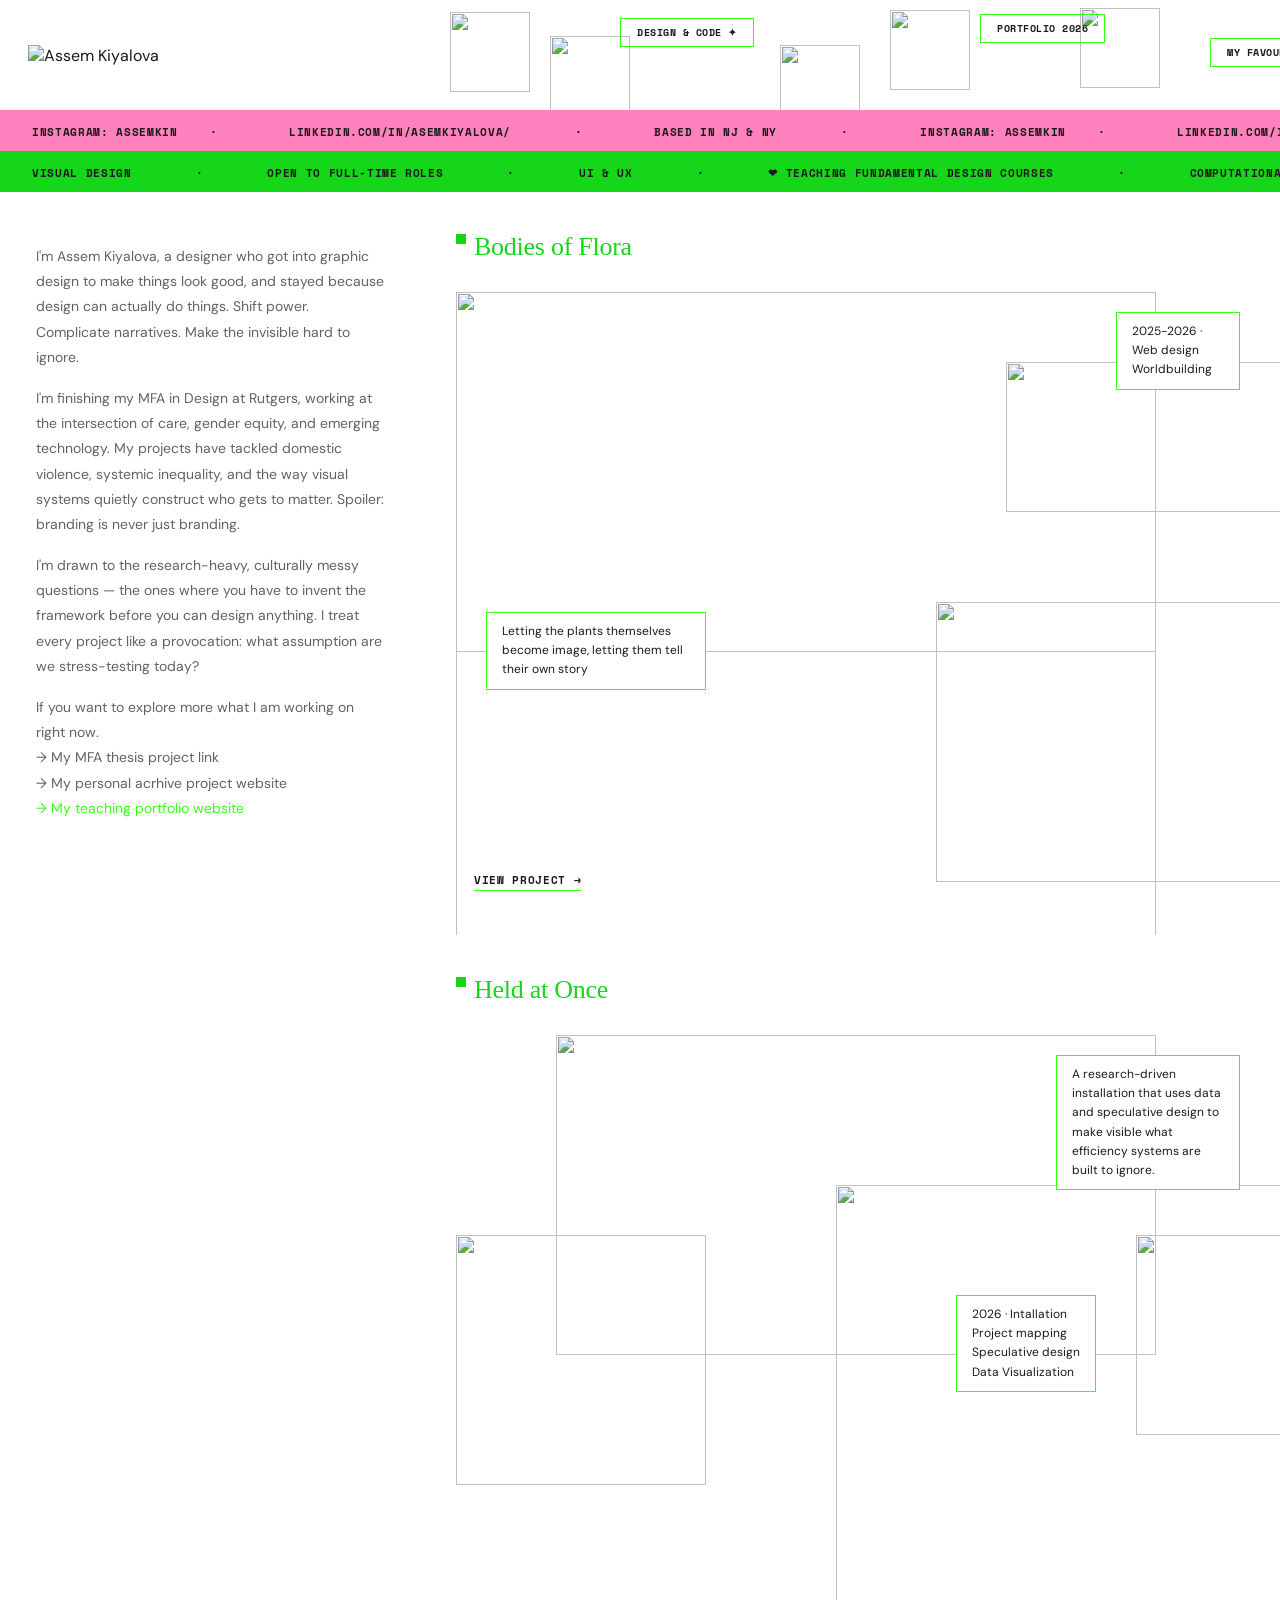
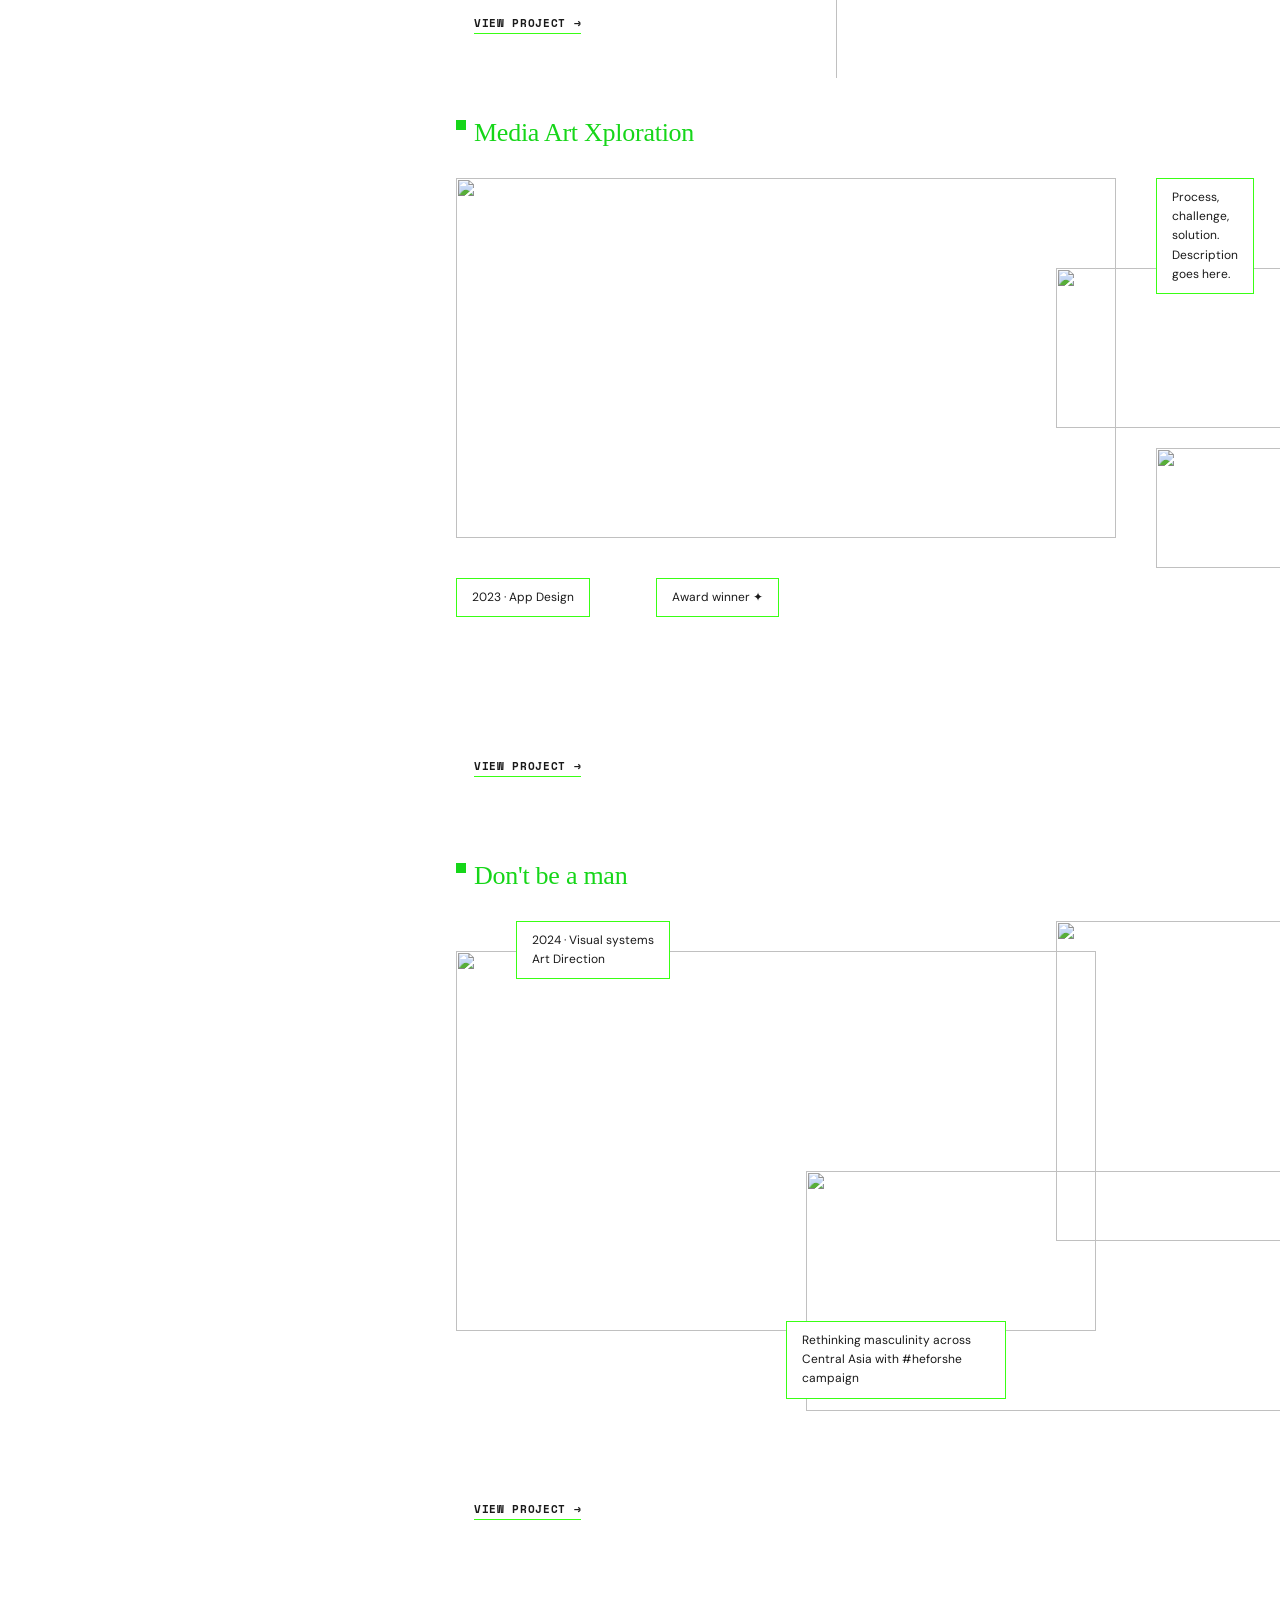
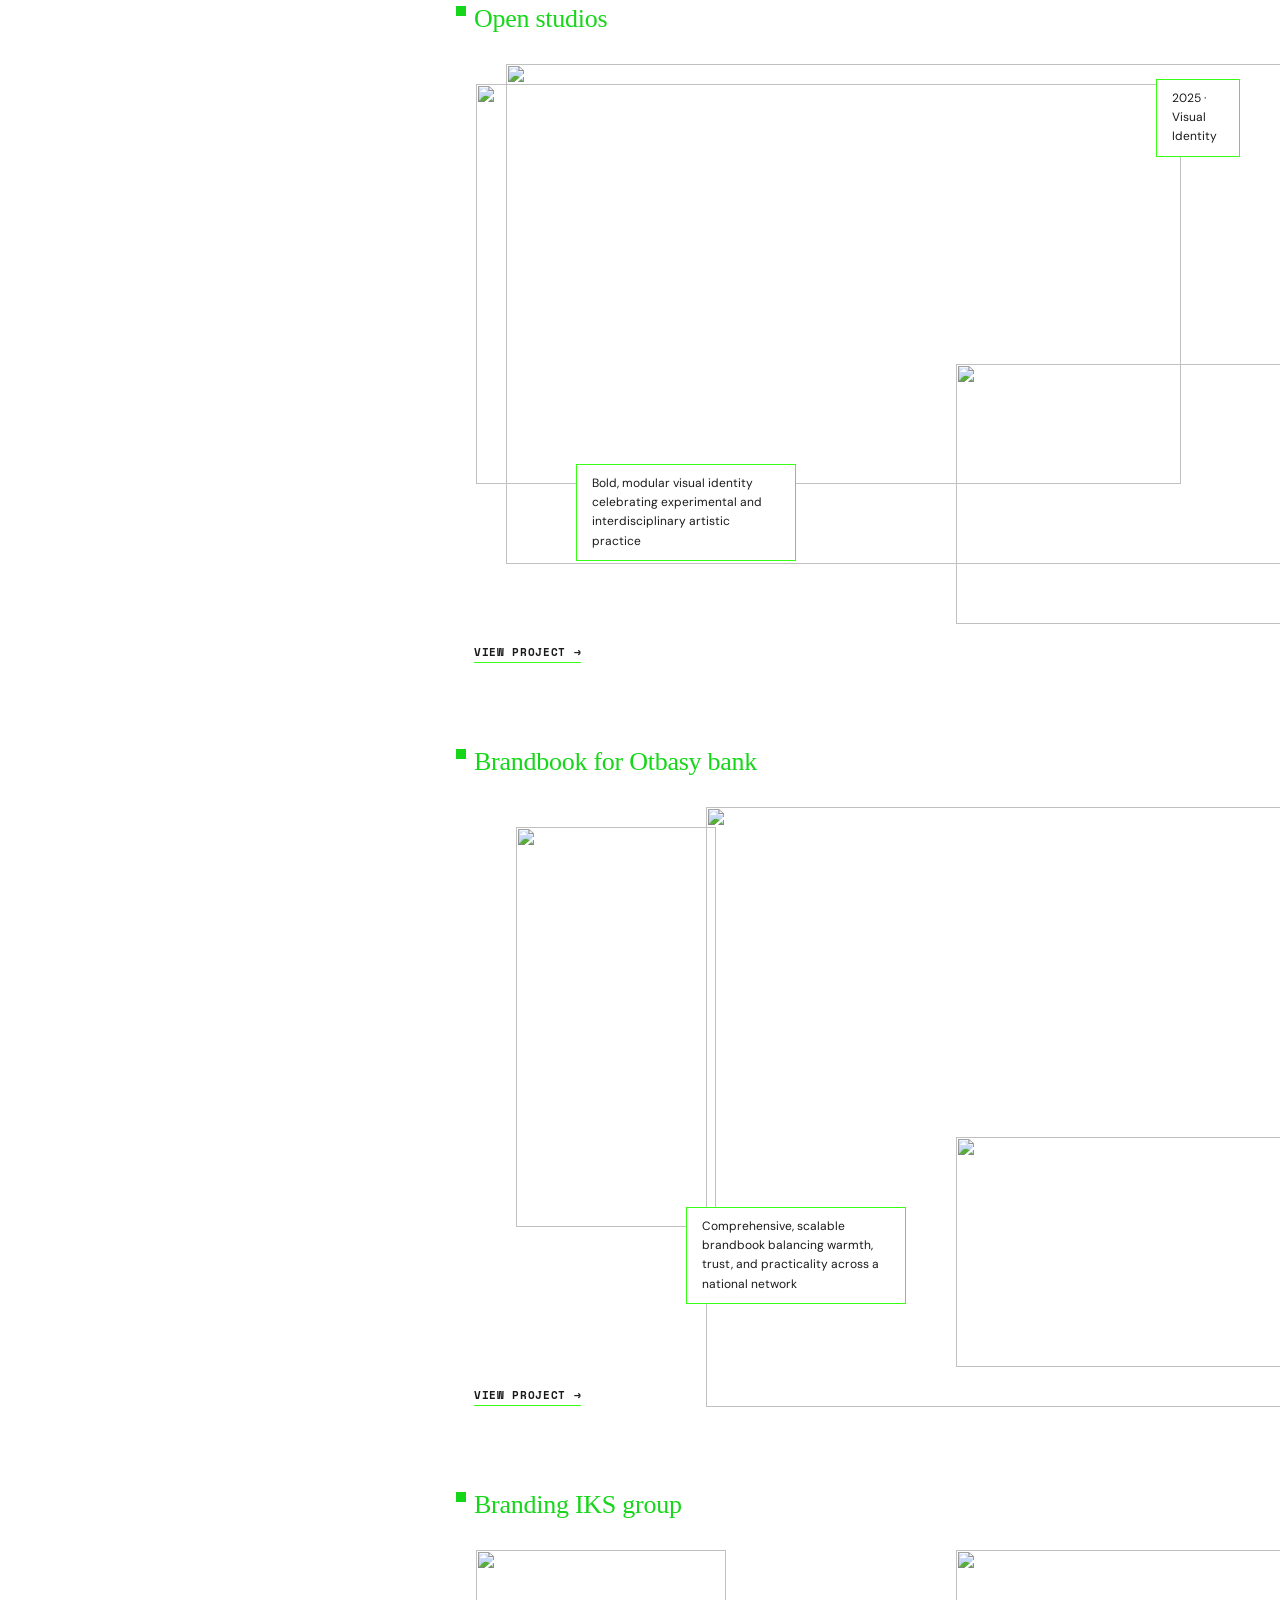
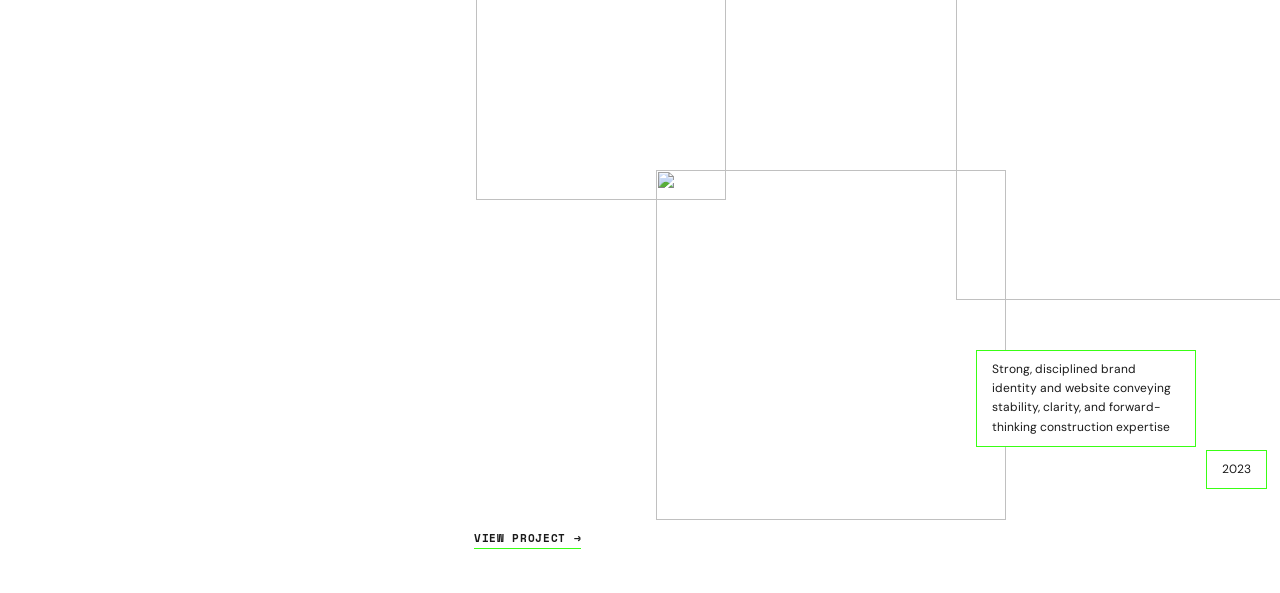
==== index.html @ 7988d7c1 "Add files via upload" ====
<!DOCTYPE html>
<html lang="en">
<head>
  <meta charset="UTF-8">
  <meta name="viewport" content="width=device-width, initial-scale=1.0">
  <title>Assem Kiyalova — Portfolio</title>

  <link rel="icon" type="image/png" href="images/header/favicon.png">

  <link href="https://fonts.googleapis.com/css2?family=DM+Sans:wght@300;400;500;700&family=DM+Serif+Display&family=Space+Mono:wght@400;700&display=swap" rel="stylesheet">
  <link rel="stylesheet" href="style.css">
</head>
<body>
    <button onclick="scrollToTop()" id="topBtn" title="Go to top">↑ Top</button>

<!-- HOME VIEW -->
<div id="home-view">

  <!-- HEADER -->
  <header id="main-header">
    <div class="header-logo-col">
      <img class="logo-gif" src="images/header/logo.gif" alt="Assem Kiyalova">
    </div>

    <div class="header-float-area" id="float-area">
      <div class="float-item" style="top:12px; left:30px;"><img src="images/header/icons/gif/icons_03.gif" width="80" height="80" alt=""></div>
      <div class="float-item" style="top:36px; left:130px;"><img src="images/header/icons/gif/icons_06.gif" width="80" height="80" alt=""></div>
      <div class="float-item" style="top:8px; left:660px;"><img src="images/header/icons/gif/icons_01.gif" width="80" height="80" alt=""></div>
      <div class="float-item" style="top:45px; left:360px;"><img src="images/header/icons/gif/icons_02.gif" width="80" height="80" alt=""></div>
      <div class="float-item" style="top:10px; left:470px;"><img src="images/header/icons/gif/icons_04.gif" width="80" height="80" alt=""></div>
      <div class="float-item" style="top:42px; left:870px;"><img src="images/header/icons/gif/icons_05.gif" width="80" height="80" alt=""></div>

      <div class="float-text" style="top:18px; left:200px;">Design & Code ✦</div>
      <div class="float-text" style="top:38px; left:790px;">My favourite mood is to be inspired →</div>
      <div class="float-text" style="top:14px; left:560px;">Portfolio 2026</div>
    </div>
  </header>

  <!-- MARQUEES -->
  <div class="marquee-wrap">
    <div class="marquee-row blue">
      <div class="marquee-inner">
        <span>instagram: assemkin<span>·</span>
        <span>linkedin.com/in/asemkiyalova/</span><span>·</span>
        <span>Based in NJ & NY</span><span>·</span>
        <span>instagram: assemkin<span>·</span>
        <span>linkedin.com/in/asemkiyalova/</span><span>·</span>
        <span>Based in NJ & NY</span><span>·</span>
        <span>instagram: assemkin<span>·</span>
        <span>linkedin.com/in/asemkiyalova/</span><span>·</span>
        <span>Based in NJ & NY</span><span>·</span>
        <span>instagram: assemkin<span>·</span>
        <span>linkedin.com/in/asemkiyalova/</span><span>·</span>
        <span>Based in NJ & NY</span><span>·</span>
      </div>
    </div>
    <div class="marquee-row green">
      <div class="marquee-inner">
        <span>Visual design</span><span>·</span>
        <span>Open to full-time roles</span><span>·</span>
        <span>UI & UX</span><span>·</span>
        <span>❤︎ teaching fundamental design courses</span><span>·</span>
        <span>computational design</span><span>·</span>
        <span>web design</span><span>·</span>
        <span>graphic design</span><span>·</span>
        <span>❤︎ html & p5js</span><span>·</span>
        <span>branding</span><span>·</span>
        <!-- Repeat for seamless loop -->
      </div>
    </div>
  </div>

  <!-- BODY -->
  <div class="two-col">
    <!-- LEFT — About -->
    <div class="col-left">

      <p>
       I'm Assem Kiyalova, a designer who got into graphic design to make things look good, and stayed because design can actually do things. Shift power. Complicate narratives. Make the invisible hard to ignore. </p>

        <p>
       I'm finishing my MFA in Design at Rutgers, working at the intersection of care, gender equity, and emerging technology. My projects have tackled domestic violence, systemic inequality, and the way visual systems quietly construct who gets to matter. Spoiler: branding is never just branding.
      </p>

      <p>
      I'm drawn to the research-heavy, culturally messy questions — the ones where you have to invent the framework before you can design anything. I treat every project like a provocation: what assumption are we stress-testing today?
      </p>

      <p>
        If you want to explore more what I am working on right now. <br>
       → My MFA thesis project link <br>
       → My personal acrhive project website <br>
       <a href="https://asemdesign.github.io/teachingportfolio/index.html"> → My teaching portfolio website </a>
      </p>
    </div>

    <!-- RIGHT — Projects -->
    <div class="col-right">

      <!-- PROJECT 1 -> Bodies of Flora-->
      <div class="project-cell">
        <div class="proj-indicator"></div>
        <a class="proj-title" href="project1.html">Bodies of Flora</a>
        <div class="proj-canvas">
           <img class="proj-img" src="images/bof/bodies of flora-06.png" width="700" height="660" style="top:0; left:0; z-index:1;" alt="">
          <img class="proj-img" src="images/bof/project_02_d.png" width="700" height="360" style="top:0; left:0; z-index:2;" alt="">
          <img class="proj-img" src="images/bof/bof_logo.gif" width="360" height="150" style="top:70px; left:550px; z-index:3;" alt="">
          <img class="proj-img" src="images/bof/elodea_schweinitzii_3D-model_opt.gif" width="400" height="280" style="top:310px; left:480px; z-index:4;" alt="">
          <div class="proj-text" style="top:320px; left:30px;">Letting the plants themselves become image, letting them tell their own story</div>
          <div class="proj-text" style="top:20px; left:660px;">2025-2026 · Web design <br> Worldbuilding</div>
        </div>
         <a class="proj-link" href="project1.html">View project →</a>
      </div>

      <!-- PROJECT 2 -> Helt at Once-->
      <div class="project-cell">
        <div class="proj-indicator"></div>
        <a class="proj-title" href="project2.html">Held at Once</a>
        <div class="proj-canvas">
          <img class="proj-img" src="images/held_at_once/project_01_b.jpg" width="600" height="320" style="top:0; left:100px; z-index:2;" alt="">
          <img class="proj-img" src="images/held_at_once/project_01_f.png" width="250" height="250" style="top:200px; left:0; z-index:3;" alt="">
          <img class="proj-img" src="images/held_at_once/animation_hourglaas.gif" width="260" height="200" style="top:200px; left:680px; z-index:4;" alt="">
          <img class="proj-img" src="images/held_at_once/animation.png" width="500" height="500" style="top:150px; left:380px; z-index:1;" alt="">
          <div class="proj-text" style="top:20px; left:600px;">A research-driven installation that uses data and speculative design to make visible what efficiency systems are built to ignore.</div>
          <div class="proj-text" style="top:260px; left:500px;">2026 · Intallation <br> Project mapping <br>   Speculative design <br>  Data Visualization </div>
        </div>
        <a class="proj-link" href="project2.html">View project →</a>
      </div>

      <!-- PROJECT 3 -> MAX-->
      <div class="project-cell">
        <div class="proj-indicator"></div>
        <a class="proj-title" href="project3.html">Media Art Xploration</a>
        <div class="proj-canvas">
          <img class="proj-img" src="images/max/cover.png" width="660" height="360" style="top:0; left:0; z-index:1;" alt="">
          <img class="proj-img" src="images/max/buttons.png" width="260" height="160" style="top:90px; left:600px; z-index:2;" alt="">
          <img class="proj-img" src="images/max/max_style_guide.png" width="180" height="120" style="top:270px; left:700px; z-index:3;" alt="">
          <div class="proj-text" style="top:0; left:700px;">Process, challenge, solution. Description goes here.</div>
          <div class="proj-text" style="top:400px; left:0px;">2023 · App Design</div>
          <div class="proj-text" style="top:400px; left:200px;">Award winner ✦</div>
        </div>
        <a class="proj-link" href="project3.html">View project →</a>
      </div>

      <!-- PROJECT 4 -> heforshe-->
      <div class="project-cell">
        <div class="proj-indicator"></div>
        <a class="proj-title" href="project4.html">Don't be a man</a>
        <div class="proj-canvas">
          <img class="proj-img" src="images/heforshe/cover.png" width="640" height="380" style="top:30px; left:0; z-index:2;" alt="">
          <img class="proj-img" src="images/heforshe/post.gif" width="240" height="320" style="top:0; left:600px; z-index:3;" alt="">
          <img class="proj-img" src="images/heforshe/05_1280x720.png" width="480" height="240" style="top:250px; left:350px; z-index:1;" alt="">
          <div class="proj-text" style="top:0; left:60px;">2024 · Visual systems <br>Art Direction</div>
          <div class="proj-text" style="top:400px; left:330px;">Rethinking masculinity across Central Asia with #heforshe campaign</div>
        </div>
        <a class="proj-link" href="project4.html">View project →</a>
      </div>

      <!-- PROJECT 5 -> open studios-->
      <div class="project-cell">
        <div class="proj-indicator"></div>
        <a class="proj-title" href="project5.html">Open studios</a>
        <div class="proj-canvas">
               <img class="proj-img" src="images/open_studios/mgsa-02.png" width="800" height="500" style="top:1200; left:50px; z-index:1;" alt="">
          <img class="proj-img" src="images/open_studios/animation.gif" width="705" height="400" style="top:20px; left:20px; z-index:2;" alt="">
          <img class="proj-img" src="images/open_studios/02_1280x720.png" width="400" height="260" style="top:300px; left:500px; z-index:3;" alt="">
          <div class="proj-text" style="top:400px; left:120px;">Bold, modular visual identity celebrating experimental and interdisciplinary artistic practice</div>
          <div class="proj-text" style="top:15px; left:700px;">2025 · Visual Identity</div>
        </div>
        <a class="proj-link" href="project5.html">View project →</a>
      </div>

            <!-- PROJECT 6 -> Brandbook for Otbasybank-->
      <div class="project-cell">
        <div class="proj-indicator"></div>
        <a class="proj-title" href="project6.html">Brandbook for Otbasy bank</a>
        <div class="proj-canvas">
               <img class="proj-img" src="images/otbasy_bank/outdoor_04.gif" width="600" height="600" style="top:900; left:250px; z-index:1;" alt="">
          <img class="proj-img" src="images/otbasy_bank/image_cover.png" width="200" height="400" style="top:20px; left:60px; z-index:2;" alt="">
          <img class="proj-img" src="images/otbasy_bank/grid.gif" width="450" height="230" style="top:330px; left:500px; z-index:3;" alt="">
          <div class="proj-text" style="top:400px; left:230px;">Comprehensive, scalable brandbook balancing warmth, trust, and practicality across a national network</div>
          <div class="proj-text" style="top:20px; left:830px;">2023</div>
        </div>
        <a class="proj-link" href="project5.html">View project →</a>
      </div>

                  <!-- PROJECT 7 -> Branding for IKS Group-->
      <div class="project-cell">
        <div class="proj-indicator"></div>
        <a class="proj-title" href="project7.html">Branding IKS group</a>
        <div class="proj-canvas">
               <img class="proj-img" src="images/iks/banner_03.gif" width="350" height="350" style="top:0; left:500px; z-index:3;" alt="">
          <img class="proj-img" src="images/iks/logo_animated.gif" width="250" height="250" style="top:0px; left:20px; z-index:1;" alt="">
          <img class="proj-img" src="images/iks/pencils.jpg" width="350" height="350" style="top:220px; left:200px; z-index:2;" alt="">
          <div class="proj-text" style="top:400px; left:520px;">Strong, disciplined brand identity and website conveying stability, clarity, and forward-thinking construction expertise</div>
          <div class="proj-text" style="top:500px; left:750px;">2023</div>
        </div>
        <a class="proj-link" href="project5.html">View project →</a>
      </div>

    </div><!-- /col-right -->
  </div><!-- /two-col -->
</div><!-- /home-view -->

<script src="main.js"></script>
</body>
</html>
---- style.css ----
/* ============================================================
   PORTFOLIO — style.css
   ============================================================ */

/* ─── VARIABLES ─── */
:root {
  --blue:      #1A73E8;
  --green:     #34A853;
  --yellow:    #FBBC04;
  --red:       #EA4335;
  --neon:      #39FF14;
  --bg:        #ffffff;
  --ink:       #1A1A1A;
  --light-ink: #5F6368;
  --col1-w:    420px;
  --header-h:  110px;
}

/* ─── RESET ─── */
* { margin: 0; padding: 0; box-sizing: border-box; }

body {
  background:   var(--bg);
  color:        var(--ink);
  font-family:  'DM Sans', sans-serif;
  overflow-x:   hidden;
}

/* ─── LAYOUT ─── */
.two-col {
  display: grid;
  grid-template-columns: var(--col1-w) 1fr;
}

/* ─── HEADER ─── */
header {
  height:        var(--header-h);
  background:    var(--bg);
  overflow:      hidden;
  display:       flex;
}

.header-logo-col {
  width:     var(--col1-w);
  min-width: var(--col1-w);
  display:   flex;
  align-items: center;
  padding:   0 28px;
  z-index:   2;
}

/* Horizontal stroke logo — replace div with <img class="logo-gif"> */
.logo-placeholder {
  display:         flex;
  align-items:     center;
  gap:             12px;
  font-family:     'Space Mono', monospace;
  font-size:       14px;
  font-weight:     700;
  letter-spacing:  0.12em;
  text-transform:  uppercase;
  color:           transparent;
  -webkit-text-stroke: 1.5px var(--neon);
  white-space:     nowrap;
}

header img.logo-gif {
  max-height:  70px;
  max-width:   320px;
  object-fit:  contain;
}

.header-float-area {
  flex:     1;
  position: relative;
  overflow: hidden;
}

/* ─── FLOATING ITEMS ─── */
.float-item {
  position:    absolute;
  cursor:      grab;
  user-select: none;
  z-index:     10;
}
.float-item:active { cursor: grabbing; }
.float-item img    { display: block; pointer-events: none; }

/* Floating text chips */
.float-text {
  position:        absolute;
  cursor:          grab;
  user-select:     none;
  z-index:         10;
  background:      transparent;
  border:          1.5px solid var(--neon);
  padding:         6px 16px;
  font-family:     'Space Mono', monospace;
  font-size:       10px;
  font-weight:     700;
  letter-spacing:  0.05em;
  text-transform:  uppercase;
  white-space:     nowrap;
  color:           var(--ink);
  transition:      background 0.15s;
}
.float-text:hover  { background: var(--neon); }
.float-text:active { cursor: grabbing; }

/* ─── MARQUEES ─── */
.marquee-wrap {
  width:          100%;
  display:        flex;
  flex-direction: column;
}

.marquee-row {
  width:       100%;
  padding:     10px 0;
  overflow:    hidden;
  white-space: nowrap;
}
.marquee-row.blue  { background: #ff81bd; }
.marquee-row.green { background: #16d619; }

.marquee-inner {
  display:   inline-flex;
  animation: mq 28s linear infinite;
}
.marquee-row.green .marquee-inner {
  animation-direction: reverse;
  animation-duration:  22s;
}

.marquee-inner span {
  font-family:    'Space Mono', monospace;
  font-size:      11px;
  font-weight:    700;
  letter-spacing: 0.06em;
  text-transform: uppercase;
  color:          var(--ink);
  padding:        0 32px;
}

@keyframes mq {
  from { transform: translateX(0); }
  to   { transform: translateX(-50%); }
}

/* ─── LEFT COLUMN ─── */
.col-left {
  width:    var(--col1-w);
  padding:  52px 36px;
  position: sticky;
  top:      0;
  height:   fit-content;
}

.col-left h1 {
  font-size:     26px;
  line-height:    1.05;
  letter-spacing: -0.02em;
  margin-bottom:  24px;
  font-family:    'Bungee';
  color:         #16d619;
}

.col-left p {
  font-size:     14px;
  line-height:   1.8;
  color:         var(--light-ink);
  margin-bottom: 16px;
}

/* ─── RIGHT COLUMN / PROJECTS ─── */
.col-right {
  flex:     1;
  position: relative;
}

.project-cell {
  position:   relative;
  min-height: 660px;
  padding:    40px 40px 44px 36px;
  overflow:   hidden;
}

/* 16×16 blue square indicator — no stroke */
.proj-indicator {
  position:   absolute;
  top:        42px;
  width:      10px;
  height:     10px;
  background: #16d619;
}

/* Project title */
.proj-title {
  font-family:    'Bungee';
  font-size:      26px;
  letter-spacing: -0.01em;
  margin-left:    18px;
  margin-bottom:  28px;
  display:        inline-block;
  color: #16d619;
  text-decoration: none;
  border-bottom:  2px solid transparent;
  transition:     border-color 0.2s;
  cursor:         pointer;
}
.proj-title:hover { border-color: #16d619; }

/* Free-floating image canvas */
.proj-canvas {
  position: relative;
  width:    100%;
  height:   560px;
}

.proj-img {
  position:   absolute;
  object-fit: cover;
  cursor:     pointer;
  transition: transform 0.15s, box-shadow 0.15s;
}
.proj-img:hover {
  z-index:    20;
  transform:  scale(1.02);
}

/* Floating text labels inside project */
.proj-text {
  position:   absolute;
  background: var(--bg);
  border:     1.5px solid var(--neon);
  padding:    9px 15px;
  font-size:  12px;
  line-height: 1.6;
  max-width:  220px;
  z-index:    5;
  cursor:     default;
  transition: box-shadow 0.2s, background 0.15s;
}
.proj-text:hover {
  z-index:    30;
  background: var(--neon);
  box-shadow: 4px 4px 0 #ff81bd;
}

/* "View project" link */
.proj-link {
  display:        inline-block;
  margin-top:     20px;
  margin-left:    18px;
  font-family:    'Space Mono', monospace;
  font-size:      11px;
  font-weight:    700;
  letter-spacing: 0.06em;
  text-transform: uppercase;
  color:          var(--ink);
  text-decoration: none;
  border-bottom:  1.5px solid var(--neon);
  padding-bottom: 2px;
  transition:     color 0.15s;
}
.proj-link:hover { color: var(--neon); }

/* ─── PROJECT PAGE ─── */
#proj-view { display: none; }

.proj-page-body {
  display: grid;
  grid-template-columns: var(--col1-w) 1fr;
}

.proj-page-left {
  padding:  48px 36px;
 
  top:      0;
  height:   fit-content;
}

.back-btn {
  display:         inline-flex;
  align-items:     center;
  gap:             8px;
  font-family:     'Space Mono', monospace;
  font-size:       10px;
  font-weight:     700;
  letter-spacing:  0.1em;
  text-transform:  uppercase;
  background:      none;
  border:          1.5px solid var(--neon);
  padding:         8px 18px;
  cursor:          pointer;
  margin-bottom:   36px;
  color:           var(--ink);
  transition:      background 0.15s;
  text-decoration: none; /* ✦ ADD THIS */
}
.back-btn:hover { background: var(--neon); }

.proj-page-left h2 {
  font-family:   'Bungee';
  font-size:     24px;
  line-height:   1.05;
  margin-bottom: 24px;
}

.proj-page-left p {
  font-size:     14px;
  line-height:   1.8;
  color:         var(--light-ink);
  margin-bottom: 14px;
}

.meta-row {
  margin-top:     32px;
  display:        flex;
  flex-direction: column;
  gap:            10px;
}

.meta-item {
  font-family:    'Space Mono', monospace;
  font-size:      10px;
  letter-spacing: 0.06em;
  text-transform: uppercase;
  color:          var(--light-ink);
}
.meta-item strong {
  color:        var(--ink);
  display:      block;
  margin-bottom: 2px;
}

.proj-page-right {
  padding:        36px 40px;
  display:        flex;
  flex-direction: column;
  gap:            24px;
  overflow-y:     auto;
}

/* Project page media items */
.proj-media-item { overflow: hidden; }

.proj-media-item img,
.proj-media-item video {
  width:      100%;
  display:    block;
  object-fit: cover;
}

.proj-media-item.sm   { width: 55%; align-self: flex-start; }
.proj-media-item.md   { width: 75%; align-self: center; }
.proj-media-item.full { width: 100%; }

.proj-media-item figcaption {
  padding:        9px 14px;
  font-family:    'Space Mono', monospace;
  font-size:      10px;
  letter-spacing: 0.05em;
  text-transform: uppercase;
  color:          var(--light-ink);
  border-top:     1px solid #eee;
}

/* ─── SCROLLBAR ─── */
::-webkit-scrollbar       { width: 25px; }
::-webkit-scrollbar-track { background: var(--bg); }
::-webkit-scrollbar-thumb { background: var(--neon); border-radius: 3px; }


/* Default link */
a {
  color: var(--neon);       /* neon green */
  text-decoration: none;    /* remove underline */
}

/* Visited link */
a:visited {
  color: #ff81bd;
}

/* Hover (optional but recommended) */
a:hover {
  text-decoration: none;
}

/* Overlay floats on top */
.float-overlay {
  position: fixed;   /* stays on screen, independent of gallery */
  top: 0;
  left: 0;
  width: 100%;
  height: 100%;
  pointer-events: none; /* clicks pass through */
  z-index: 999;      /* on top of everything */
}

.float-img {
  position: absolute;
}

#topBtn {
  display: none;                  /* Hidden by default */
  position: fixed;                /* Stays on screen */
  bottom: 40px;                   /* Distance from bottom */
  right: 36px;                    /* Matches padding of .col-left */
  z-index: 999;                   /* On top of everything */
  font-family: 'Space Mono', monospace;
  font-size: 10px;
  font-weight: 700;
  letter-spacing: 0.1em;
  text-transform: uppercase;
  background: none;
  border: 1.5px solid var(--neon);
  padding: 8px 18px;
  cursor: pointer;
  transition: background 0.15s;
}

#topBtn:hover {
  background: var(--neon);
  color: var(--bg);               /* Make text visible on neon bg */
}
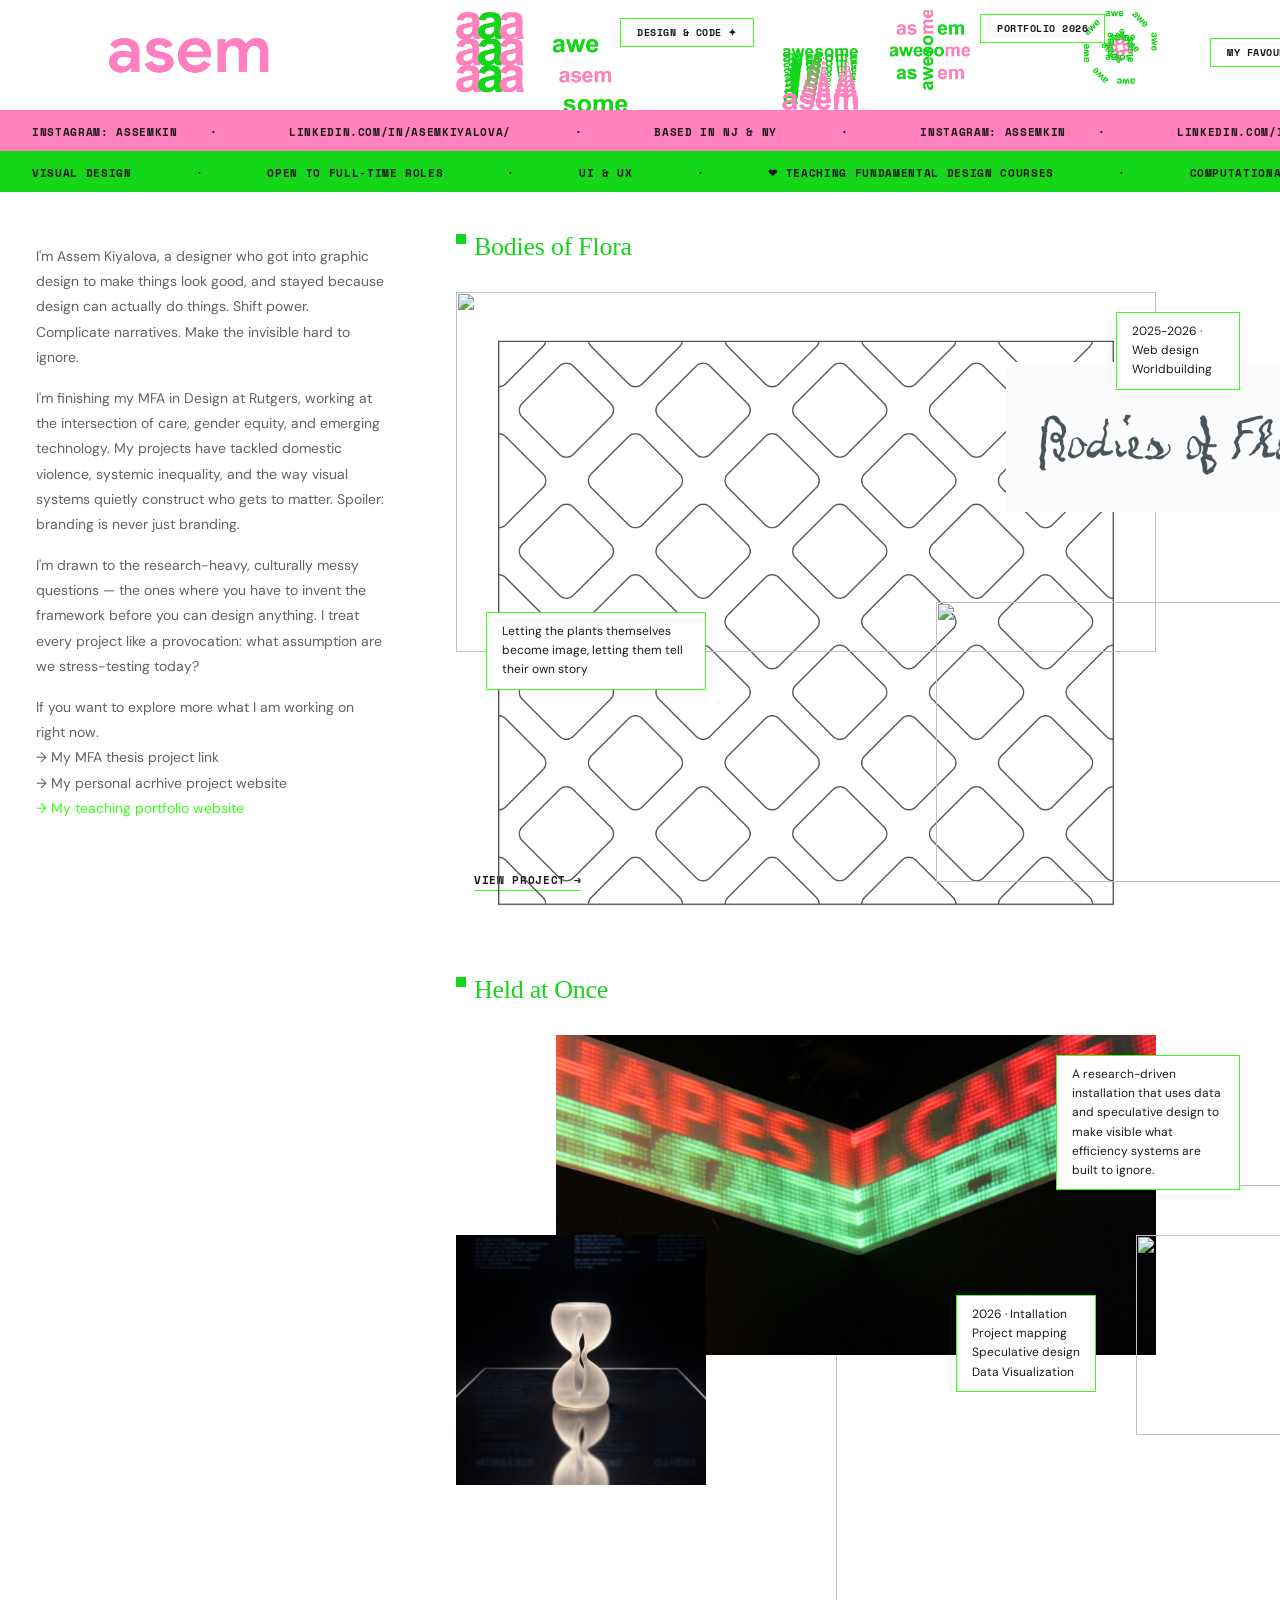
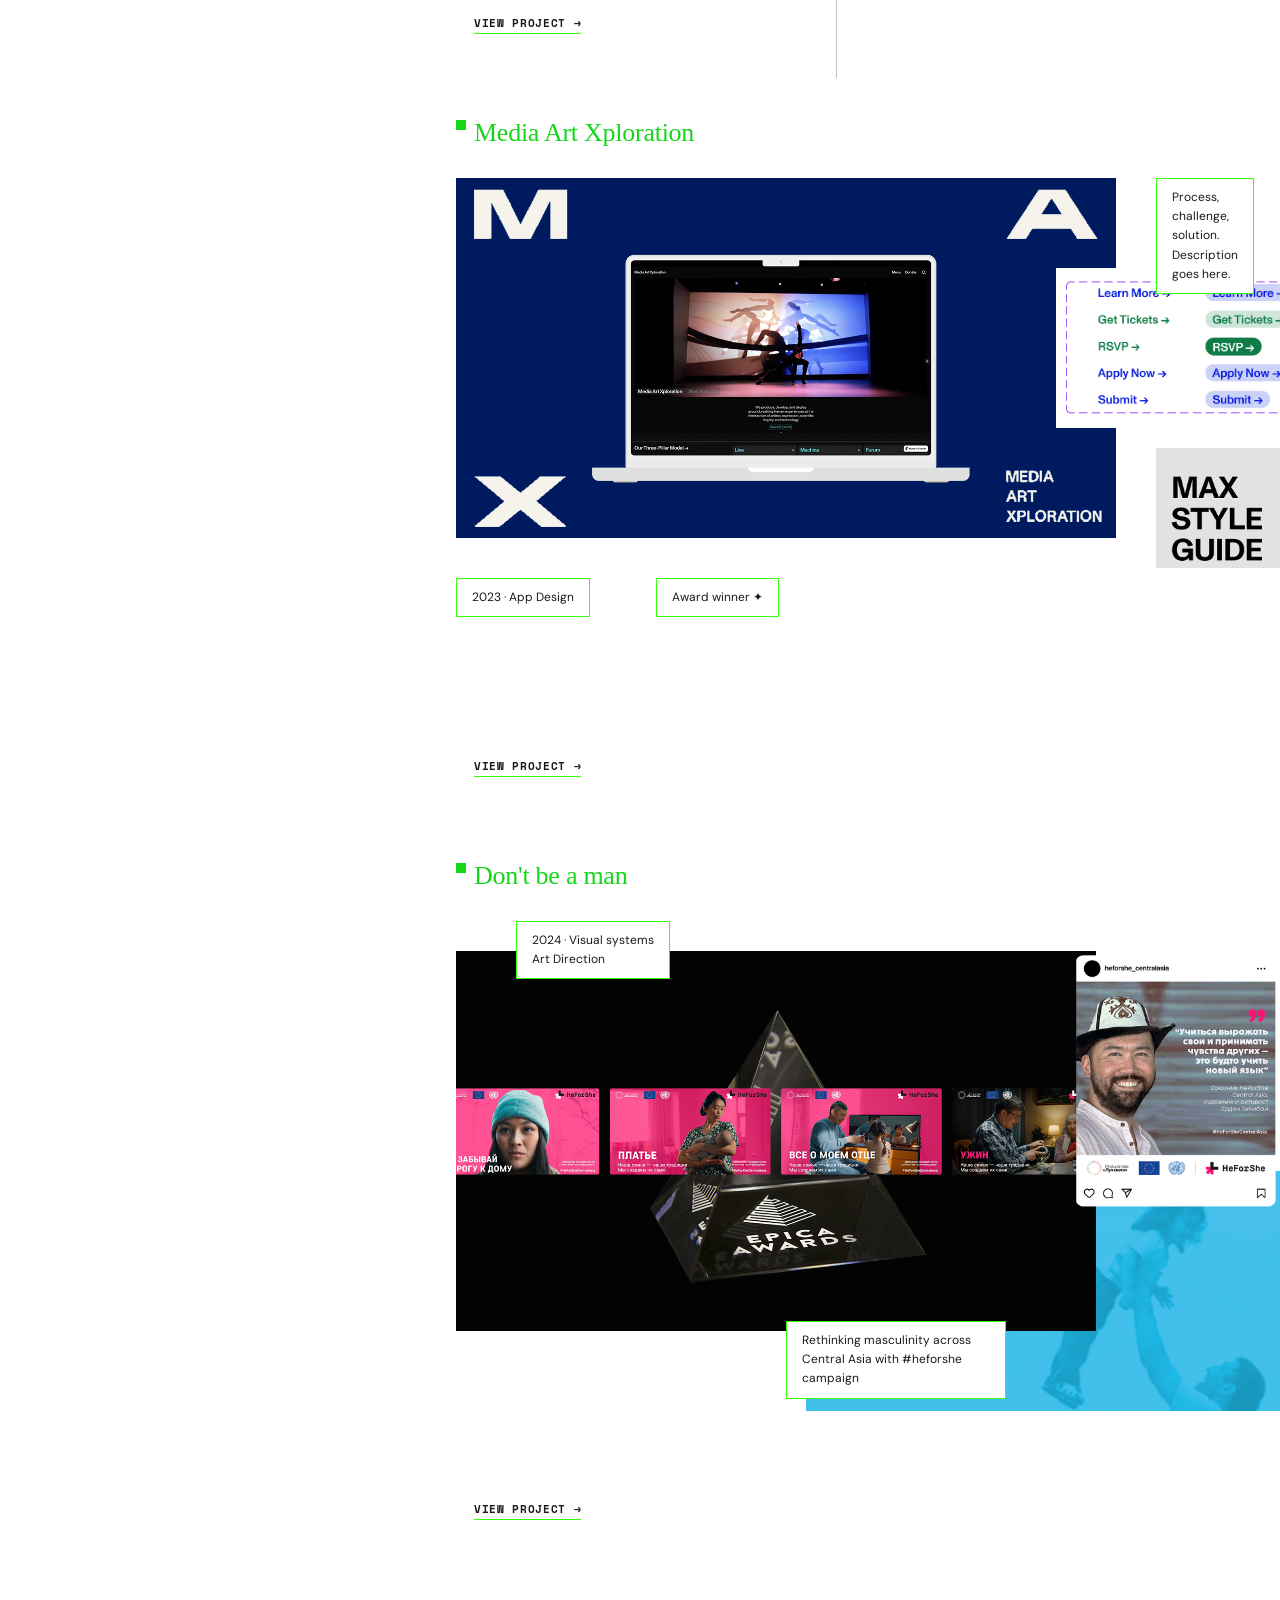
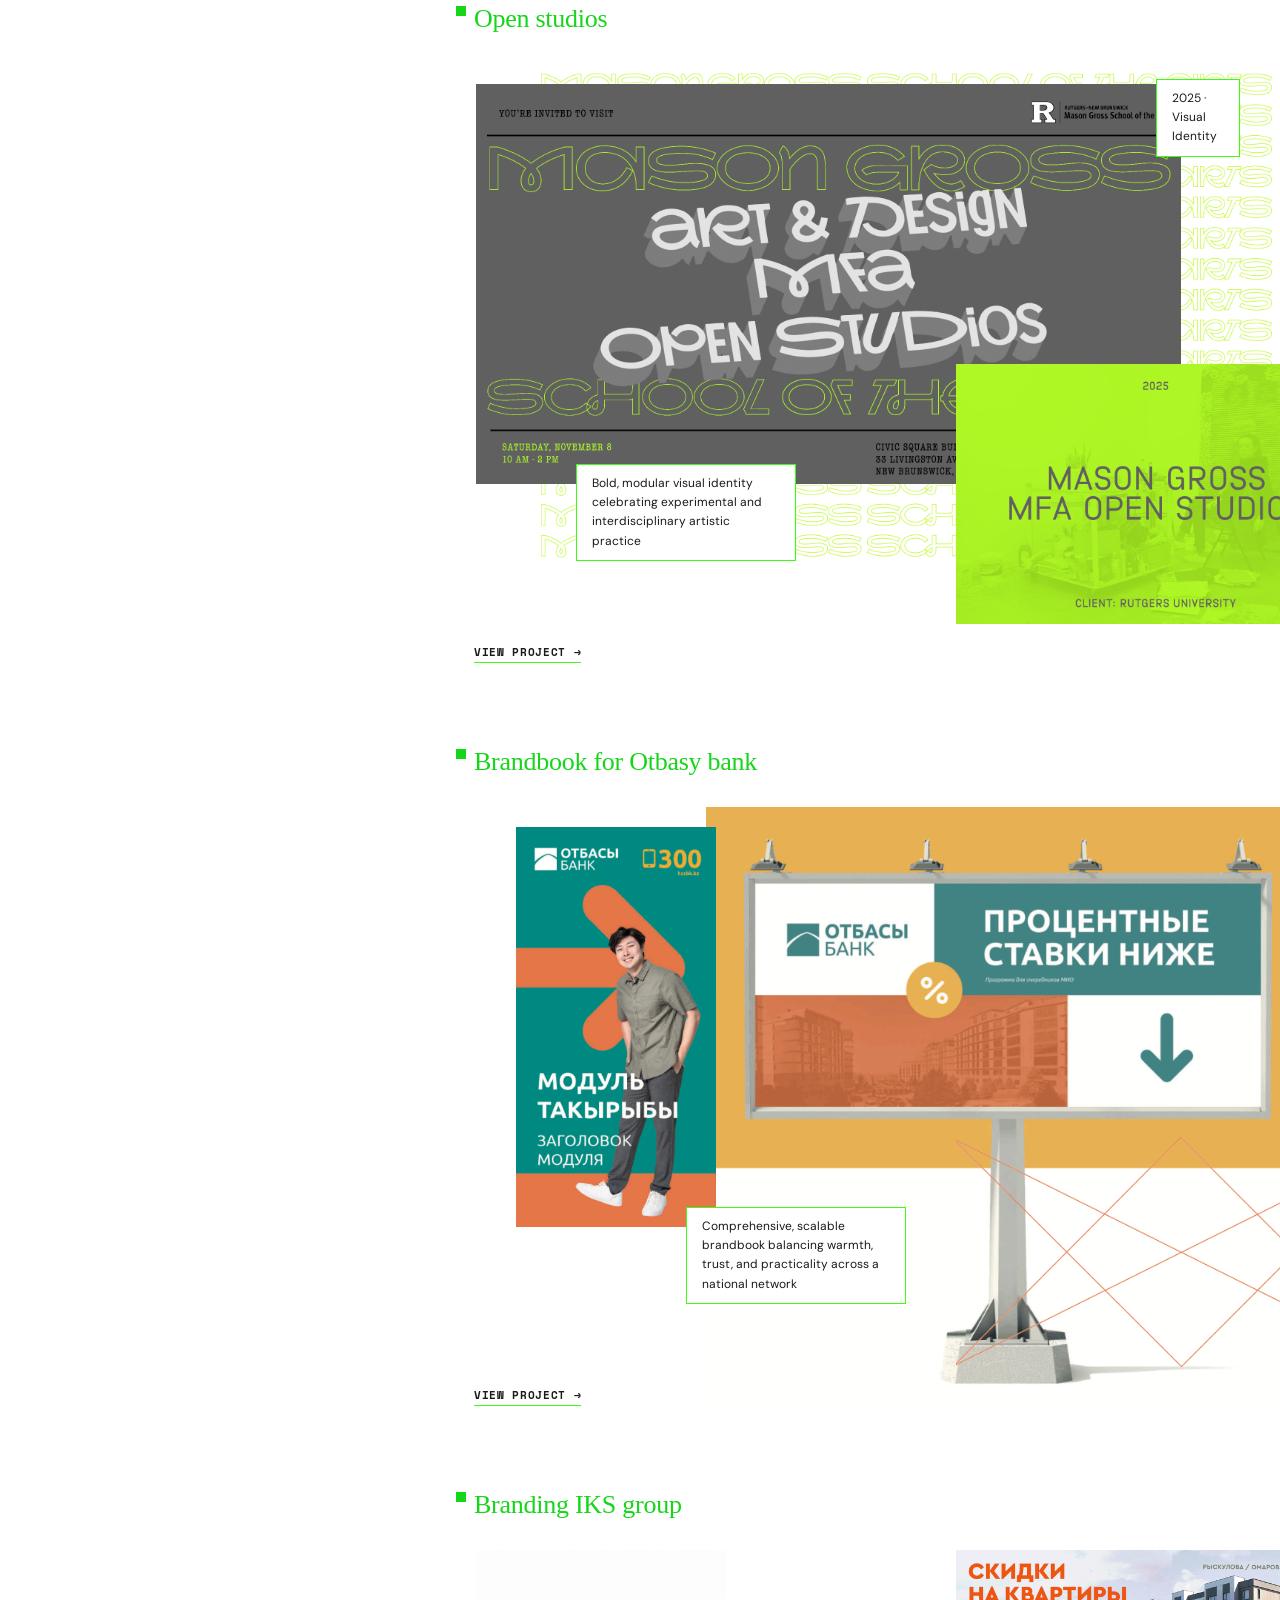
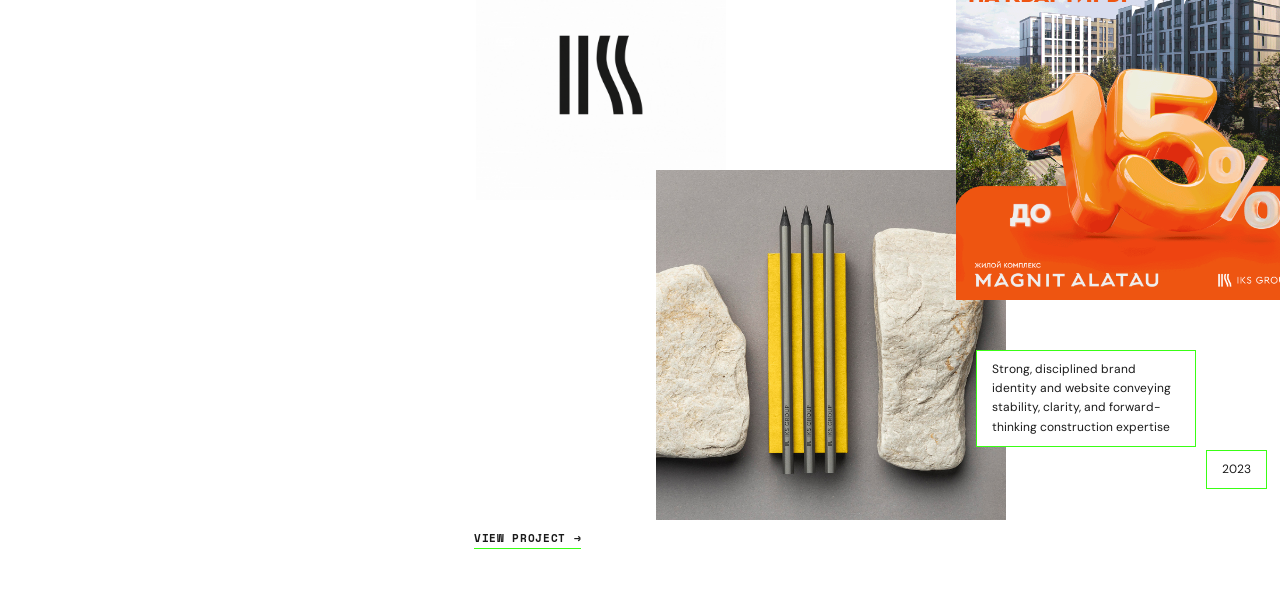
==== commit 7abe21f6: "Add files via upload" ====
--- a/index.html
+++ b/index.html
@@ -5,7 +5,7 @@
   <meta name="viewport" content="width=device-width, initial-scale=1.0">
   <title>Assem Kiyalova — Portfolio</title>
 
-  <link rel="icon" type="image/png" href="images/header/favicon.png">
+  <link rel="icon" type="image/png" href="header/favicon.png">
 
   <link href="https://fonts.googleapis.com/css2?family=DM+Sans:wght@300;400;500;700&family=DM+Serif+Display&family=Space+Mono:wght@400;700&display=swap" rel="stylesheet">
   <link rel="stylesheet" href="style.css">
@@ -19,16 +19,16 @@
   <!-- HEADER -->
   <header id="main-header">
     <div class="header-logo-col">
-      <img class="logo-gif" src="images/header/logo.gif" alt="Assem Kiyalova">
+      <img class="logo-gif" src="header/logo.gif" alt="Assem Kiyalova">
     </div>
 
     <div class="header-float-area" id="float-area">
-      <div class="float-item" style="top:12px; left:30px;"><img src="images/header/icons/gif/icons_03.gif" width="80" height="80" alt=""></div>
-      <div class="float-item" style="top:36px; left:130px;"><img src="images/header/icons/gif/icons_06.gif" width="80" height="80" alt=""></div>
-      <div class="float-item" style="top:8px; left:660px;"><img src="images/header/icons/gif/icons_01.gif" width="80" height="80" alt=""></div>
-      <div class="float-item" style="top:45px; left:360px;"><img src="images/header/icons/gif/icons_02.gif" width="80" height="80" alt=""></div>
-      <div class="float-item" style="top:10px; left:470px;"><img src="images/header/icons/gif/icons_04.gif" width="80" height="80" alt=""></div>
-      <div class="float-item" style="top:42px; left:870px;"><img src="images/header/icons/gif/icons_05.gif" width="80" height="80" alt=""></div>
+      <div class="float-item" style="top:12px; left:30px;"><img src="header/icons/gif/icons_03.gif" width="80" height="80" alt=""></div>
+      <div class="float-item" style="top:36px; left:130px;"><img src="header/icons/gif/icons_06.gif" width="80" height="80" alt=""></div>
+      <div class="float-item" style="top:8px; left:660px;"><img src="header/icons/gif/icons_01.gif" width="80" height="80" alt=""></div>
+      <div class="float-item" style="top:45px; left:360px;"><img src="header/icons/gif/icons_02.gif" width="80" height="80" alt=""></div>
+      <div class="float-item" style="top:10px; left:470px;"><img src="header/icons/gif/icons_04.gif" width="80" height="80" alt=""></div>
+      <div class="float-item" style="top:42px; left:870px;"><img src="header/icons/gif/icons_05.gif" width="80" height="80" alt=""></div>
 
       <div class="float-text" style="top:18px; left:200px;">Design & Code ✦</div>
       <div class="float-text" style="top:38px; left:790px;">My favourite mood is to be inspired →</div>
@@ -102,10 +102,10 @@
         <div class="proj-indicator"></div>
         <a class="proj-title" href="project1.html">Bodies of Flora</a>
         <div class="proj-canvas">
-           <img class="proj-img" src="images/bof/bodies of flora-06.png" width="700" height="660" style="top:0; left:0; z-index:1;" alt="">
-          <img class="proj-img" src="images/bof/project_02_d.png" width="700" height="360" style="top:0; left:0; z-index:2;" alt="">
-          <img class="proj-img" src="images/bof/bof_logo.gif" width="360" height="150" style="top:70px; left:550px; z-index:3;" alt="">
-          <img class="proj-img" src="images/bof/elodea_schweinitzii_3D-model_opt.gif" width="400" height="280" style="top:310px; left:480px; z-index:4;" alt="">
+           <img class="proj-img" src="bof/bodies of flora-06.png" width="700" height="660" style="top:0; left:0; z-index:1;" alt="">
+          <img class="proj-img" src="bof/project_02_d.png" width="700" height="360" style="top:0; left:0; z-index:2;" alt="">
+          <img class="proj-img" src="bof/bof_logo.gif" width="360" height="150" style="top:70px; left:550px; z-index:3;" alt="">
+          <img class="proj-img" src="bof/elodea_schweinitzii_3D-model_opt.gif" width="400" height="280" style="top:310px; left:480px; z-index:4;" alt="">
           <div class="proj-text" style="top:320px; left:30px;">Letting the plants themselves become image, letting them tell their own story</div>
           <div class="proj-text" style="top:20px; left:660px;">2025-2026 · Web design <br> Worldbuilding</div>
         </div>
@@ -117,10 +117,10 @@
         <div class="proj-indicator"></div>
         <a class="proj-title" href="project2.html">Held at Once</a>
         <div class="proj-canvas">
-          <img class="proj-img" src="images/held_at_once/project_01_b.jpg" width="600" height="320" style="top:0; left:100px; z-index:2;" alt="">
-          <img class="proj-img" src="images/held_at_once/project_01_f.png" width="250" height="250" style="top:200px; left:0; z-index:3;" alt="">
-          <img class="proj-img" src="images/held_at_once/animation_hourglaas.gif" width="260" height="200" style="top:200px; left:680px; z-index:4;" alt="">
-          <img class="proj-img" src="images/held_at_once/animation.png" width="500" height="500" style="top:150px; left:380px; z-index:1;" alt="">
+          <img class="proj-img" src="held_at_once/project_01_b.jpg" width="600" height="320" style="top:0; left:100px; z-index:2;" alt="">
+          <img class="proj-img" src="held_at_once/project_01_f.png" width="250" height="250" style="top:200px; left:0; z-index:3;" alt="">
+          <img class="proj-img" src="held_at_once/animation_hourglaas.gif" width="260" height="200" style="top:200px; left:680px; z-index:4;" alt="">
+          <img class="proj-img" src="held_at_once/animation.png" width="500" height="500" style="top:150px; left:380px; z-index:1;" alt="">
           <div class="proj-text" style="top:20px; left:600px;">A research-driven installation that uses data and speculative design to make visible what efficiency systems are built to ignore.</div>
           <div class="proj-text" style="top:260px; left:500px;">2026 · Intallation <br> Project mapping <br>   Speculative design <br>  Data Visualization </div>
         </div>
@@ -132,9 +132,9 @@
         <div class="proj-indicator"></div>
         <a class="proj-title" href="project3.html">Media Art Xploration</a>
         <div class="proj-canvas">
-          <img class="proj-img" src="images/max/cover.png" width="660" height="360" style="top:0; left:0; z-index:1;" alt="">
-          <img class="proj-img" src="images/max/buttons.png" width="260" height="160" style="top:90px; left:600px; z-index:2;" alt="">
-          <img class="proj-img" src="images/max/max_style_guide.png" width="180" height="120" style="top:270px; left:700px; z-index:3;" alt="">
+          <img class="proj-img" src="max/cover.png" width="660" height="360" style="top:0; left:0; z-index:1;" alt="">
+          <img class="proj-img" src="max/buttons.png" width="260" height="160" style="top:90px; left:600px; z-index:2;" alt="">
+          <img class="proj-img" src="max/max_style_guide.png" width="180" height="120" style="top:270px; left:700px; z-index:3;" alt="">
           <div class="proj-text" style="top:0; left:700px;">Process, challenge, solution. Description goes here.</div>
           <div class="proj-text" style="top:400px; left:0px;">2023 · App Design</div>
           <div class="proj-text" style="top:400px; left:200px;">Award winner ✦</div>
@@ -147,9 +147,9 @@
         <div class="proj-indicator"></div>
         <a class="proj-title" href="project4.html">Don't be a man</a>
         <div class="proj-canvas">
-          <img class="proj-img" src="images/heforshe/cover.png" width="640" height="380" style="top:30px; left:0; z-index:2;" alt="">
-          <img class="proj-img" src="images/heforshe/post.gif" width="240" height="320" style="top:0; left:600px; z-index:3;" alt="">
-          <img class="proj-img" src="images/heforshe/05_1280x720.png" width="480" height="240" style="top:250px; left:350px; z-index:1;" alt="">
+          <img class="proj-img" src="heforshe/cover.png" width="640" height="380" style="top:30px; left:0; z-index:2;" alt="">
+          <img class="proj-img" src="heforshe/post.gif" width="240" height="320" style="top:0; left:600px; z-index:3;" alt="">
+          <img class="proj-img" src="heforshe/05_1280x720.png" width="480" height="240" style="top:250px; left:350px; z-index:1;" alt="">
           <div class="proj-text" style="top:0; left:60px;">2024 · Visual systems <br>Art Direction</div>
           <div class="proj-text" style="top:400px; left:330px;">Rethinking masculinity across Central Asia with #heforshe campaign</div>
         </div>
@@ -161,9 +161,9 @@
         <div class="proj-indicator"></div>
         <a class="proj-title" href="project5.html">Open studios</a>
         <div class="proj-canvas">
-               <img class="proj-img" src="images/open_studios/mgsa-02.png" width="800" height="500" style="top:1200; left:50px; z-index:1;" alt="">
-          <img class="proj-img" src="images/open_studios/animation.gif" width="705" height="400" style="top:20px; left:20px; z-index:2;" alt="">
-          <img class="proj-img" src="images/open_studios/02_1280x720.png" width="400" height="260" style="top:300px; left:500px; z-index:3;" alt="">
+               <img class="proj-img" src="open_studios/mgsa-02.png" width="800" height="500" style="top:1200; left:50px; z-index:1;" alt="">
+          <img class="proj-img" src="open_studios/animation.gif" width="705" height="400" style="top:20px; left:20px; z-index:2;" alt="">
+          <img class="proj-img" src="open_studios/02_1280x720.png" width="400" height="260" style="top:300px; left:500px; z-index:3;" alt="">
           <div class="proj-text" style="top:400px; left:120px;">Bold, modular visual identity celebrating experimental and interdisciplinary artistic practice</div>
           <div class="proj-text" style="top:15px; left:700px;">2025 · Visual Identity</div>
         </div>
@@ -175,9 +175,9 @@
         <div class="proj-indicator"></div>
         <a class="proj-title" href="project6.html">Brandbook for Otbasy bank</a>
         <div class="proj-canvas">
-               <img class="proj-img" src="images/otbasy_bank/outdoor_04.gif" width="600" height="600" style="top:900; left:250px; z-index:1;" alt="">
-          <img class="proj-img" src="images/otbasy_bank/image_cover.png" width="200" height="400" style="top:20px; left:60px; z-index:2;" alt="">
-          <img class="proj-img" src="images/otbasy_bank/grid.gif" width="450" height="230" style="top:330px; left:500px; z-index:3;" alt="">
+               <img class="proj-img" src="otbasy_bank/outdoor_04.gif" width="600" height="600" style="top:900; left:250px; z-index:1;" alt="">
+          <img class="proj-img" src="otbasy_bank/image_cover.png" width="200" height="400" style="top:20px; left:60px; z-index:2;" alt="">
+          <img class="proj-img" src="otbasy_bank/grid.gif" width="450" height="230" style="top:330px; left:500px; z-index:3;" alt="">
           <div class="proj-text" style="top:400px; left:230px;">Comprehensive, scalable brandbook balancing warmth, trust, and practicality across a national network</div>
           <div class="proj-text" style="top:20px; left:830px;">2023</div>
         </div>
@@ -189,9 +189,9 @@
         <div class="proj-indicator"></div>
         <a class="proj-title" href="project7.html">Branding IKS group</a>
         <div class="proj-canvas">
-               <img class="proj-img" src="images/iks/banner_03.gif" width="350" height="350" style="top:0; left:500px; z-index:3;" alt="">
-          <img class="proj-img" src="images/iks/logo_animated.gif" width="250" height="250" style="top:0px; left:20px; z-index:1;" alt="">
-          <img class="proj-img" src="images/iks/pencils.jpg" width="350" height="350" style="top:220px; left:200px; z-index:2;" alt="">
+               <img class="proj-img" src="iks/banner_03.gif" width="350" height="350" style="top:0; left:500px; z-index:3;" alt="">
+          <img class="proj-img" src="iks/logo_animated.gif" width="250" height="250" style="top:0px; left:20px; z-index:1;" alt="">
+          <img class="proj-img" src="iks/pencils.jpg" width="350" height="350" style="top:220px; left:200px; z-index:2;" alt="">
           <div class="proj-text" style="top:400px; left:520px;">Strong, disciplined brand identity and website conveying stability, clarity, and forward-thinking construction expertise</div>
           <div class="proj-text" style="top:500px; left:750px;">2023</div>
         </div>
